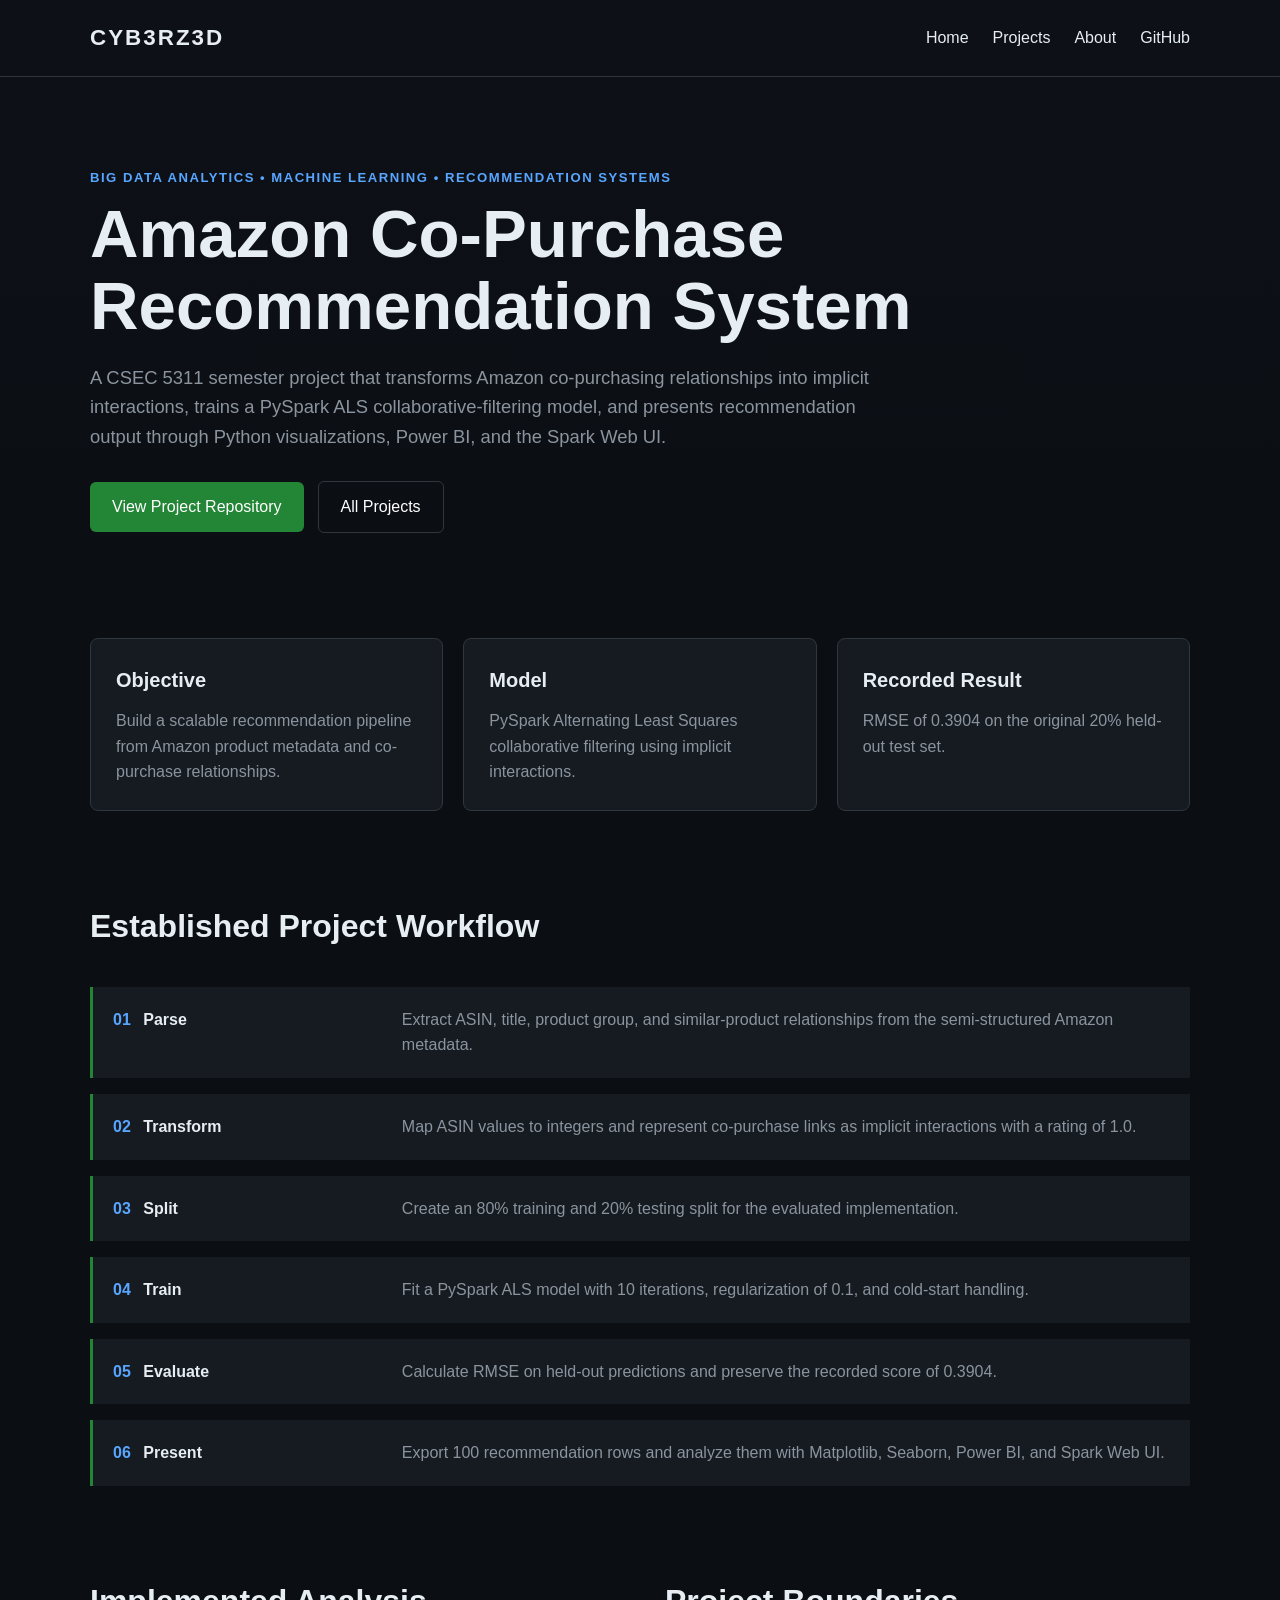
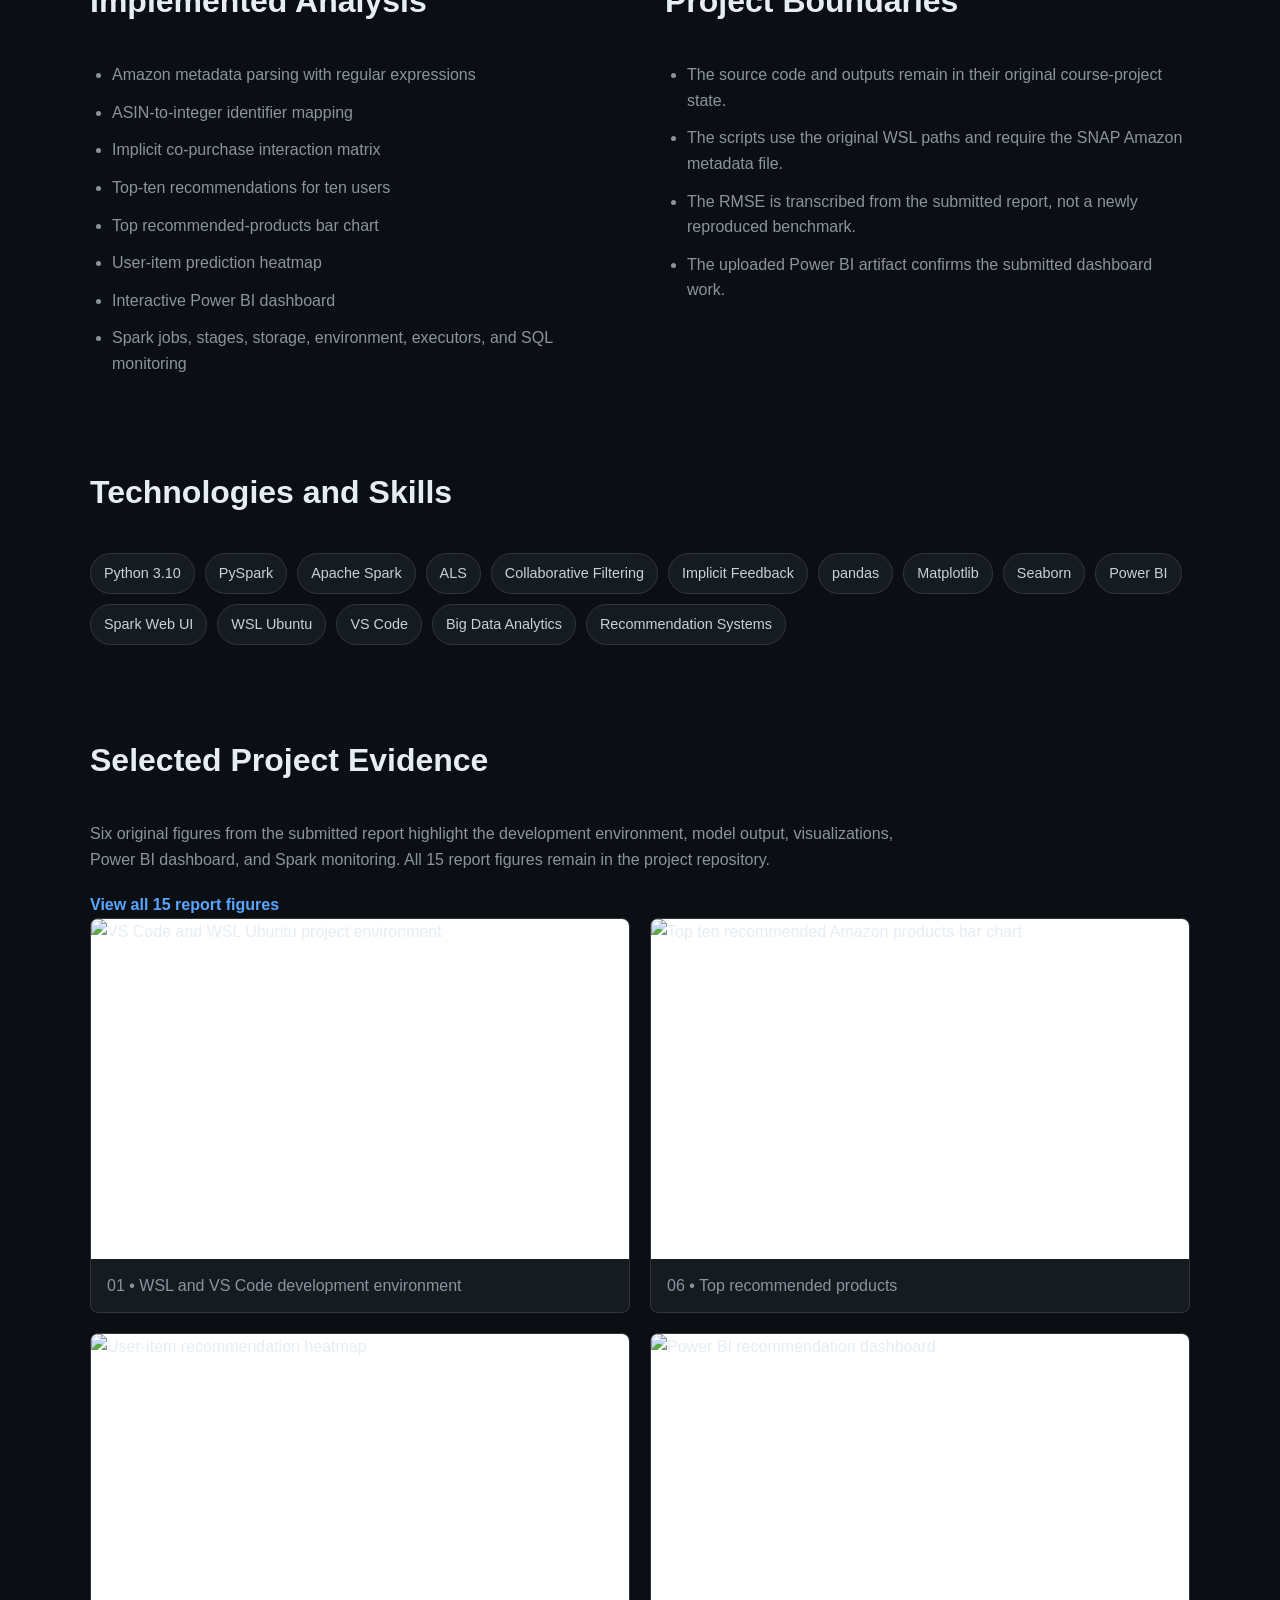
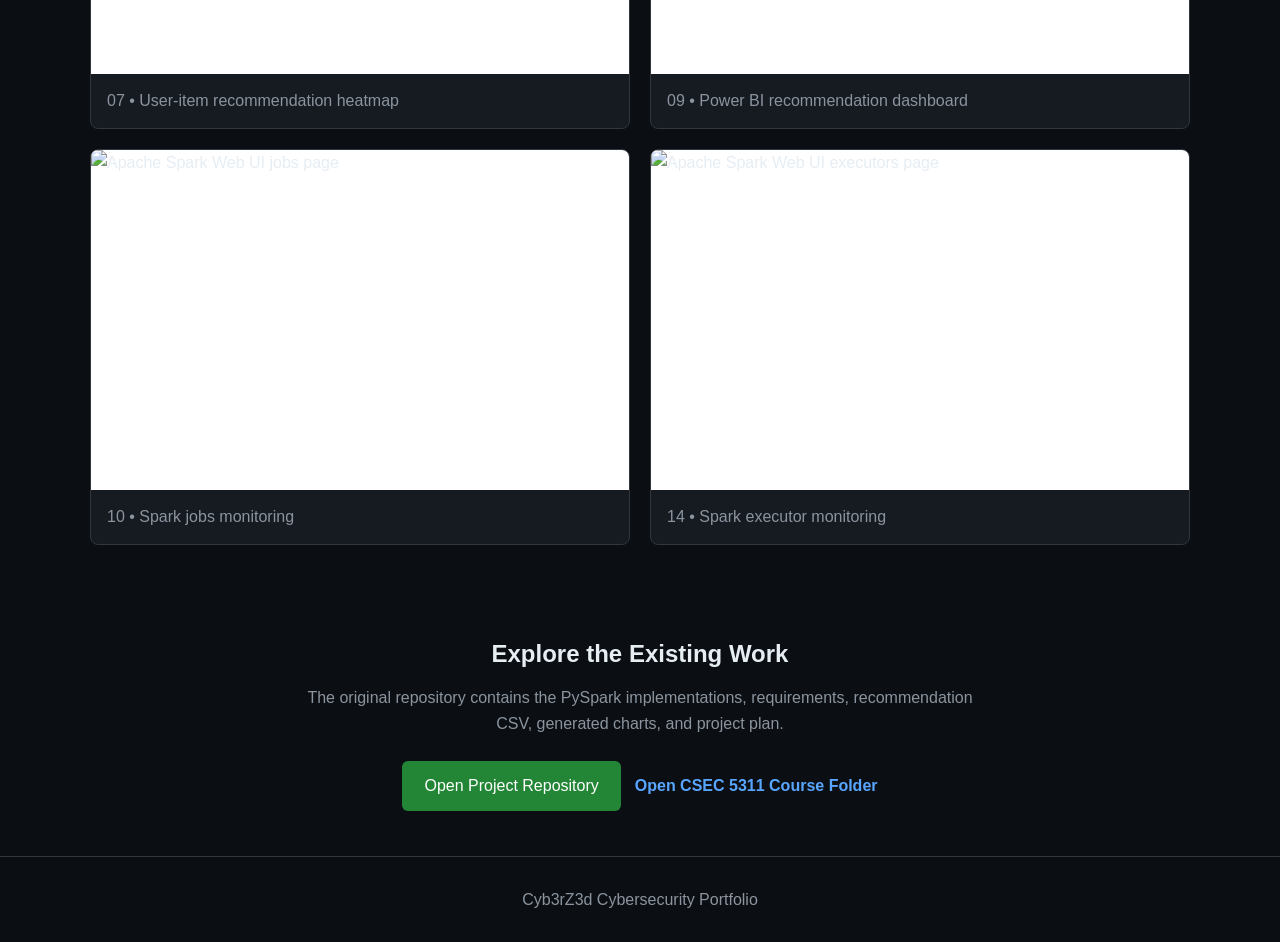
==== amazon-co-purchase-recommendation.html @ 92ff5af3 "Add Amazon recommendation project page" ====
<!DOCTYPE html>
<html lang="en">

<head>
    <meta charset="UTF-8">
    <meta name="viewport" content="width=device-width, initial-scale=1.0">
    <meta name="description" content="Amazon co-purchase recommendation system built with PySpark ALS, collaborative filtering, Power BI, and Spark Web UI analysis.">
    <title>Amazon Co-Purchase Recommendation System | Cyb3rZ3d</title>
    <link rel="stylesheet" href="css/style.css">
</head>

<body>
<header>
    <div class="container">
        <nav>
            <div class="logo"><a href="index.html">CYB3RZ3D</a></div>
            <ul>
                <li><a href="index.html">Home</a></li>
                <li><a href="projects.html">Projects</a></li>
                <li><a href="index.html#about">About</a></li>
                <li><a href="https://github.com/Cyb3rZ3d">GitHub</a></li>
            </ul>
        </nav>
    </div>
</header>

<main>
<section class="project-hero">
    <div class="container">
        <p class="eyebrow">Big Data Analytics • Machine Learning • Recommendation Systems</p>
        <h1>Amazon Co-Purchase Recommendation System</h1>
        <p class="project-lead">
            A CSEC 5311 semester project that transforms Amazon co-purchasing
            relationships into implicit interactions, trains a PySpark ALS
            collaborative-filtering model, and presents recommendation output
            through Python visualizations, Power BI, and the Spark Web UI.
        </p>
        <div class="project-actions">
            <a class="button" href="https://github.com/Cyb3rZ3d/WSL_Ubuntu_20.04">View Project Repository</a>
            <a class="button secondary" href="projects.html">All Projects</a>
        </div>
    </div>
</section>

<section class="project-section">
    <div class="container">
        <div class="project-summary-grid">
            <article class="card">
                <h2>Objective</h2>
                <p>Build a scalable recommendation pipeline from Amazon product metadata and co-purchase relationships.</p>
            </article>
            <article class="card">
                <h2>Model</h2>
                <p>PySpark Alternating Least Squares collaborative filtering using implicit interactions.</p>
            </article>
            <article class="card">
                <h2>Recorded Result</h2>
                <p>RMSE of 0.3904 on the original 20% held-out test set.</p>
            </article>
        </div>
    </div>
</section>

<section class="project-section">
    <div class="container">
        <h2 class="section-title">Established Project Workflow</h2>
        <ol class="workflow-list">
            <li><strong>Parse</strong><span>Extract ASIN, title, product group, and similar-product relationships from the semi-structured Amazon metadata.</span></li>
            <li><strong>Transform</strong><span>Map ASIN values to integers and represent co-purchase links as implicit interactions with a rating of 1.0.</span></li>
            <li><strong>Split</strong><span>Create an 80% training and 20% testing split for the evaluated implementation.</span></li>
            <li><strong>Train</strong><span>Fit a PySpark ALS model with 10 iterations, regularization of 0.1, and cold-start handling.</span></li>
            <li><strong>Evaluate</strong><span>Calculate RMSE on held-out predictions and preserve the recorded score of 0.3904.</span></li>
            <li><strong>Present</strong><span>Export 100 recommendation rows and analyze them with Matplotlib, Seaborn, Power BI, and Spark Web UI.</span></li>
        </ol>
    </div>
</section>

<section class="project-section">
    <div class="container">
        <div class="two-column">
            <div>
                <h2 class="section-title">Implemented Analysis</h2>
                <ul class="detail-list">
                    <li>Amazon metadata parsing with regular expressions</li>
                    <li>ASIN-to-integer identifier mapping</li>
                    <li>Implicit co-purchase interaction matrix</li>
                    <li>Top-ten recommendations for ten users</li>
                    <li>Top recommended-products bar chart</li>
                    <li>User-item prediction heatmap</li>
                    <li>Interactive Power BI dashboard</li>
                    <li>Spark jobs, stages, storage, environment, executors, and SQL monitoring</li>
                </ul>
            </div>
            <div>
                <h2 class="section-title">Project Boundaries</h2>
                <ul class="detail-list">
                    <li>The source code and outputs remain in their original course-project state.</li>
                    <li>The scripts use the original WSL paths and require the SNAP Amazon metadata file.</li>
                    <li>The RMSE is transcribed from the submitted report, not a newly reproduced benchmark.</li>
                    <li>The uploaded Power BI artifact confirms the submitted dashboard work.</li>
                </ul>
            </div>
        </div>
    </div>
</section>

<section class="project-section">
    <div class="container">
        <h2 class="section-title">Technologies and Skills</h2>
        <div class="tag-list">
            <span>Python 3.10</span><span>PySpark</span><span>Apache Spark</span>
            <span>ALS</span><span>Collaborative Filtering</span><span>Implicit Feedback</span>
            <span>pandas</span><span>Matplotlib</span><span>Seaborn</span>
            <span>Power BI</span><span>Spark Web UI</span><span>WSL Ubuntu</span>
            <span>VS Code</span><span>Big Data Analytics</span><span>Recommendation Systems</span>
        </div>
    </div>
</section>

<section class="project-section">
    <div class="container">
        <h2 class="section-title">Selected Project Evidence</h2>
        <p class="section-intro">Six original figures from the submitted report highlight the development environment, model output, visualizations, Power BI dashboard, and Spark monitoring. All 15 report figures remain in the project repository.</p>
        <p><a class="text-link" href="https://github.com/Cyb3rZ3d/WSL_Ubuntu_20.04/tree/main/report-evidence">View all 15 report figures</a></p>
        <div class="evidence-grid">
            <figure><img loading="lazy" src="images/amazon-co-purchase/01-development-environment.png" alt="VS Code and WSL Ubuntu project environment"><figcaption>01 • WSL and VS Code development environment</figcaption></figure>
            <figure><img loading="lazy" src="images/amazon-co-purchase/06-top-recommendations.png" alt="Top ten recommended Amazon products bar chart"><figcaption>06 • Top recommended products</figcaption></figure>
            <figure><img loading="lazy" src="images/amazon-co-purchase/07-user-item-heatmap.png" alt="User-item recommendation heatmap"><figcaption>07 • User-item recommendation heatmap</figcaption></figure>
            <figure><img loading="lazy" src="images/amazon-co-purchase/09-power-bi-dashboard.png" alt="Power BI recommendation dashboard"><figcaption>09 • Power BI recommendation dashboard</figcaption></figure>
            <figure><img loading="lazy" src="images/amazon-co-purchase/10-spark-jobs.png" alt="Apache Spark Web UI jobs page"><figcaption>10 • Spark jobs monitoring</figcaption></figure>
            <figure><img loading="lazy" src="images/amazon-co-purchase/14-spark-executors.png" alt="Apache Spark Web UI executors page"><figcaption>14 • Spark executor monitoring</figcaption></figure>
        </div>
    </div>
</section>

<section class="project-section project-cta">
    <div class="container">
        <h2>Explore the Existing Work</h2>
        <p>The original repository contains the PySpark implementations, requirements, recommendation CSV, generated charts, and project plan.</p>
        <div class="project-actions project-actions-center">
            <a class="button" href="https://github.com/Cyb3rZ3d/WSL_Ubuntu_20.04">Open Project Repository</a>
            <a class="text-link" href="https://github.com/Cyb3rZ3d/MS-CSEC/tree/main/5_Spring_2025_5th_Semester/CSEC%205311%20_%20Big%20Data%20Analysis%20and%20Security">Open CSEC 5311 Course Folder</a>
        </div>
    </div>
</section>
</main>

<footer><div class="container"><p>Cyb3rZ3d Cybersecurity Portfolio</p></div></footer>
</body>
</html>
---- css/style.css ----
* {
    margin: 0;
    padding: 0;
    box-sizing: border-box;
}

body {
    font-family: Arial, Helvetica, sans-serif;
    background: #0b0f14;
    color: #e6edf3;
    line-height: 1.6;
}

.container {
    width: 90%;
    max-width: 1100px;
    margin: 0 auto;
}

header {
    background: #0d1117;
    border-bottom: 1px solid #30363d;
    padding: 20px 0;
}

nav {
    display: flex;
    justify-content: space-between;
    align-items: center;
}

.logo {
    font-size: 1.4rem;
    font-weight: bold;
    letter-spacing: 2px;
}

nav ul {
    list-style: none;
    display: flex;
    gap: 24px;
}

nav a {
    color: #e6edf3;
    text-decoration: none;
}

nav a:hover {
    color: #58a6ff;
}

.hero {
    min-height: 70vh;
    display: flex;
    align-items: center;
}

.hero h1 {
    font-size: 3rem;
    margin-bottom: 15px;
}

.hero h2 {
    font-size: 1.4rem;
    color: #58a6ff;
    margin-bottom: 20px;
}

.hero p {
    max-width: 700px;
    color: #8b949e;
    margin-bottom: 30px;
}

.button {
    display: inline-block;
    background: #238636;
    color: white;
    padding: 12px 22px;
    margin-right: 10px;
    border-radius: 6px;
    text-decoration: none;
}

.button.secondary {
    background: transparent;
    border: 1px solid #30363d;
}

section {
    padding: 70px 0;
}

.section-title {
    margin-bottom: 35px;
    font-size: 2rem;
}

.grid {
    display: grid;
    grid-template-columns: repeat(3, 1fr);
    gap: 20px;
}

.card {
    background: #161b22;
    border: 1px solid #30363d;
    border-radius: 8px;
    padding: 25px;
}

.card h3 {
    margin-bottom: 10px;
}

.card p {
    color: #8b949e;
}

footer {
    border-top: 1px solid #30363d;
    padding: 30px 0;
    text-align: center;
    color: #8b949e;
}

.project-grid {
    display: grid;
    grid-template-columns: repeat(2, minmax(0, 1fr));
    gap: 28px;
    align-items: stretch;
}

.topic-group {
    display: flex;
    padding: 0;
    flex-direction: column;
}

.topic-group .grid {
    flex: 1;
    grid-template-columns: 1fr;
}

.topic-group .card {
    height: 100%;
}

.topic-title {
    margin-bottom: 16px;
    color: #58a6ff;
    font-size: 1.15rem;
}

@media (max-width: 768px) {
    nav {
        flex-direction: column;
        gap: 15px;
    }

    nav ul {
        flex-wrap: wrap;
        justify-content: center;
    }

    .grid,
    .project-grid {
        grid-template-columns: 1fr;
    }

    .hero h1 {
        font-size: 2.2rem;
    }
}

.logo a {
    color: #e6edf3;
    text-decoration: none;
}

.page-intro {
    max-width: 800px;
    color: #8b949e;
    font-size: 1.1rem;
}

.project-status {
    display: inline-block;
    font-size: 0.75rem;
    text-transform: uppercase;
    letter-spacing: 1px;
    margin-bottom: 12px;
    color: #58a6ff;
}

.project-tech {
    margin-top: 18px;
    font-size: 0.9rem;
    color: #58a6ff !important;
}

.project-topic {
    margin-bottom: 8px;
    color: #58a6ff !important;
    font-size: 0.82rem;
    font-weight: bold;
    letter-spacing: 0.8px;
    text-transform: uppercase;
}


/* Project detail pages */

.card .project-actions {
    margin-top: 22px;
}

.project-actions {
    display: flex;
    align-items: center;
    flex-wrap: wrap;
    gap: 14px;
}

.project-actions .button {
    margin-right: 0;
}

.project-actions-center {
    justify-content: center;
}

.text-link {
    color: #58a6ff;
    text-decoration: none;
    font-weight: bold;
}

.text-link:hover {
    text-decoration: underline;
}

.project-hero {
    padding: 90px 0 60px;
    background: linear-gradient(180deg, #0d1117 0%, #0b0f14 100%);
}

.project-hero h1 {
    max-width: 850px;
    margin: 10px 0 20px;
    font-size: clamp(2.4rem, 6vw, 4.2rem);
    line-height: 1.08;
}

.eyebrow {
    color: #58a6ff;
    font-size: 0.82rem;
    font-weight: bold;
    letter-spacing: 1.5px;
    text-transform: uppercase;
}

.project-lead {
    max-width: 820px;
    margin-bottom: 30px;
    color: #8b949e;
    font-size: 1.15rem;
}

.project-section {
    padding: 45px 0;
}

.project-summary-grid {
    display: grid;
    grid-template-columns: repeat(3, 1fr);
    gap: 20px;
}

.project-summary-grid h2 {
    margin-bottom: 12px;
    font-size: 1.25rem;
}

.section-intro,
.evidence-note {
    max-width: 850px;
    margin-bottom: 20px;
    color: #8b949e;
}

.results-table-wrap {
    overflow-x: auto;
    border: 1px solid #30363d;
    border-radius: 8px;
}

.results-table {
    width: 100%;
    border-collapse: collapse;
    background: #161b22;
}

.results-table th,
.results-table td {
    padding: 16px 18px;
    border-bottom: 1px solid #30363d;
    text-align: left;
}

.results-table th {
    color: #58a6ff;
}

.results-table tbody tr:last-child td {
    border-bottom: 0;
}

.evidence-note {
    margin-top: 18px;
}

.evidence-grid {
    display: grid;
    grid-template-columns: repeat(2, minmax(0, 1fr));
    gap: 20px;
}

.evidence-grid figure {
    overflow: hidden;
    margin: 0;
    border: 1px solid #30363d;
    border-radius: 8px;
    background: #161b22;
}

.evidence-grid img {
    display: block;
    width: 100%;
    height: 340px;
    object-fit: contain;
    background: #ffffff;
}

.evidence-grid figcaption {
    padding: 14px 16px;
    color: #8b949e;
}

.architecture-flow {
    display: grid;
    grid-template-columns: 1fr auto 1fr auto 1fr auto 1fr;
    align-items: stretch;
    gap: 12px;
}

.flow-node {
    display: flex;
    min-height: 145px;
    padding: 22px;
    border: 1px solid #30363d;
    border-radius: 8px;
    background: #161b22;
    flex-direction: column;
    justify-content: center;
}

.flow-node span {
    color: #58a6ff;
    font-size: 0.75rem;
    font-weight: bold;
    letter-spacing: 1px;
    text-transform: uppercase;
}

.flow-node strong {
    margin: 7px 0;
}

.flow-node small {
    color: #8b949e;
}

.flow-arrow {
    display: flex;
    align-items: center;
    color: #58a6ff;
    font-size: 1.5rem;
}

.workflow-list {
    display: grid;
    list-style: none;
    counter-reset: workflow;
    gap: 16px;
}

.workflow-list li {
    display: grid;
    grid-template-columns: minmax(170px, 0.35fr) 1fr;
    gap: 20px;
    padding: 20px;
    border-left: 3px solid #238636;
    background: #161b22;
    counter-increment: workflow;
}

.workflow-list strong::before {
    content: "0" counter(workflow) " ";
    margin-right: 8px;
    color: #58a6ff;
}

.workflow-list span {
    color: #8b949e;
}

.two-column {
    display: grid;
    grid-template-columns: 1fr 1fr;
    gap: 50px;
}

.detail-list {
    display: grid;
    padding-left: 22px;
    color: #8b949e;
    gap: 12px;
}

.technique-list {
    display: grid;
    gap: 12px;
}

.technique-list div {
    display: grid;
    grid-template-columns: 80px 1fr;
    gap: 15px;
    padding: 17px;
    border: 1px solid #30363d;
    border-radius: 6px;
    background: #161b22;
}

.technique-list strong {
    color: #58a6ff;
}

.technique-list span {
    color: #8b949e;
}

.tag-list {
    display: flex;
    flex-wrap: wrap;
    gap: 10px;
}

.tag-list span {
    padding: 8px 13px;
    border: 1px solid #30363d;
    border-radius: 999px;
    background: #161b22;
    color: #c9d1d9;
    font-size: 0.9rem;
}

.project-cta {
    text-align: center;
}

.project-cta p {
    max-width: 700px;
    margin: 12px auto 25px;
    color: #8b949e;
}

@media (max-width: 900px) {
    .project-summary-grid,
    .two-column,
    .evidence-grid {
        grid-template-columns: 1fr;
    }

    .architecture-flow {
        grid-template-columns: 1fr;
    }

    .flow-arrow {
        justify-content: center;
        transform: rotate(90deg);
    }
}

@media (max-width: 600px) {
    .workflow-list li {
        grid-template-columns: 1fr;
        gap: 8px;
    }

    .project-actions {
        align-items: flex-start;
        flex-direction: column;
    }
}
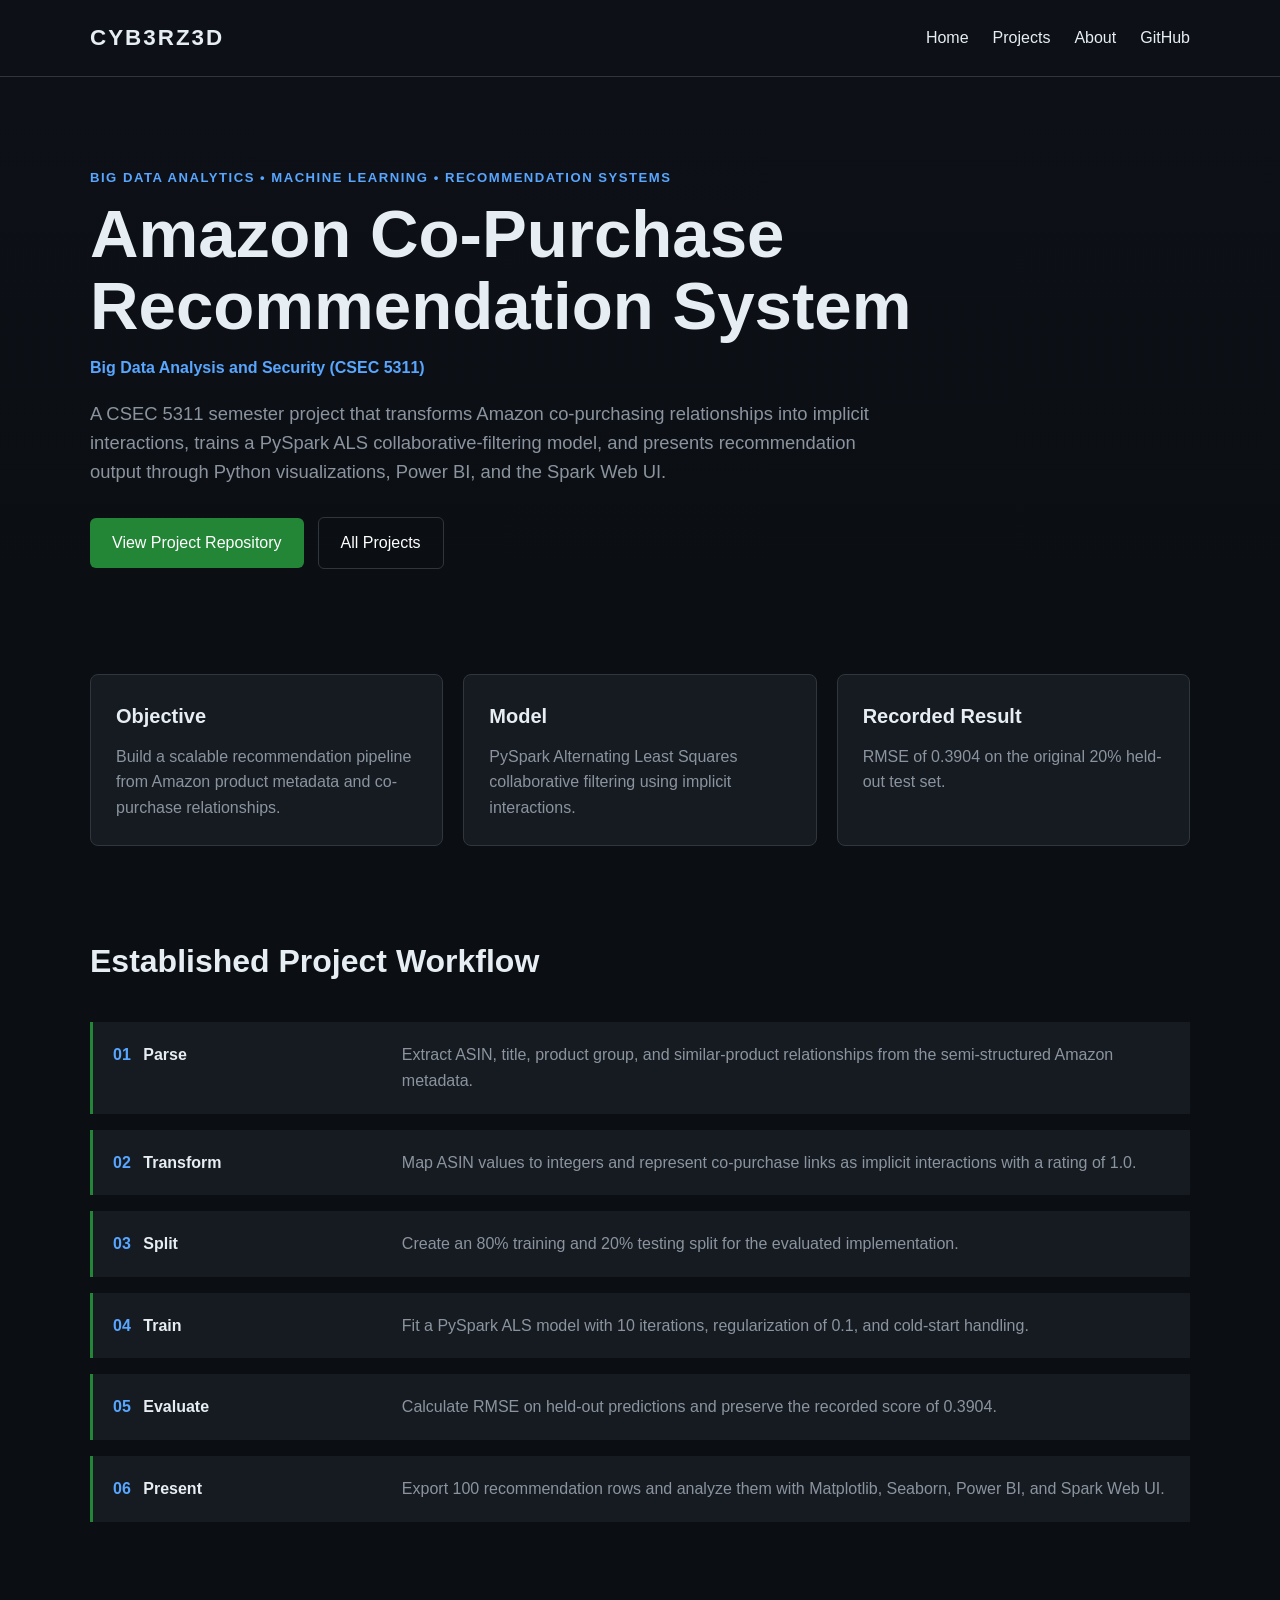
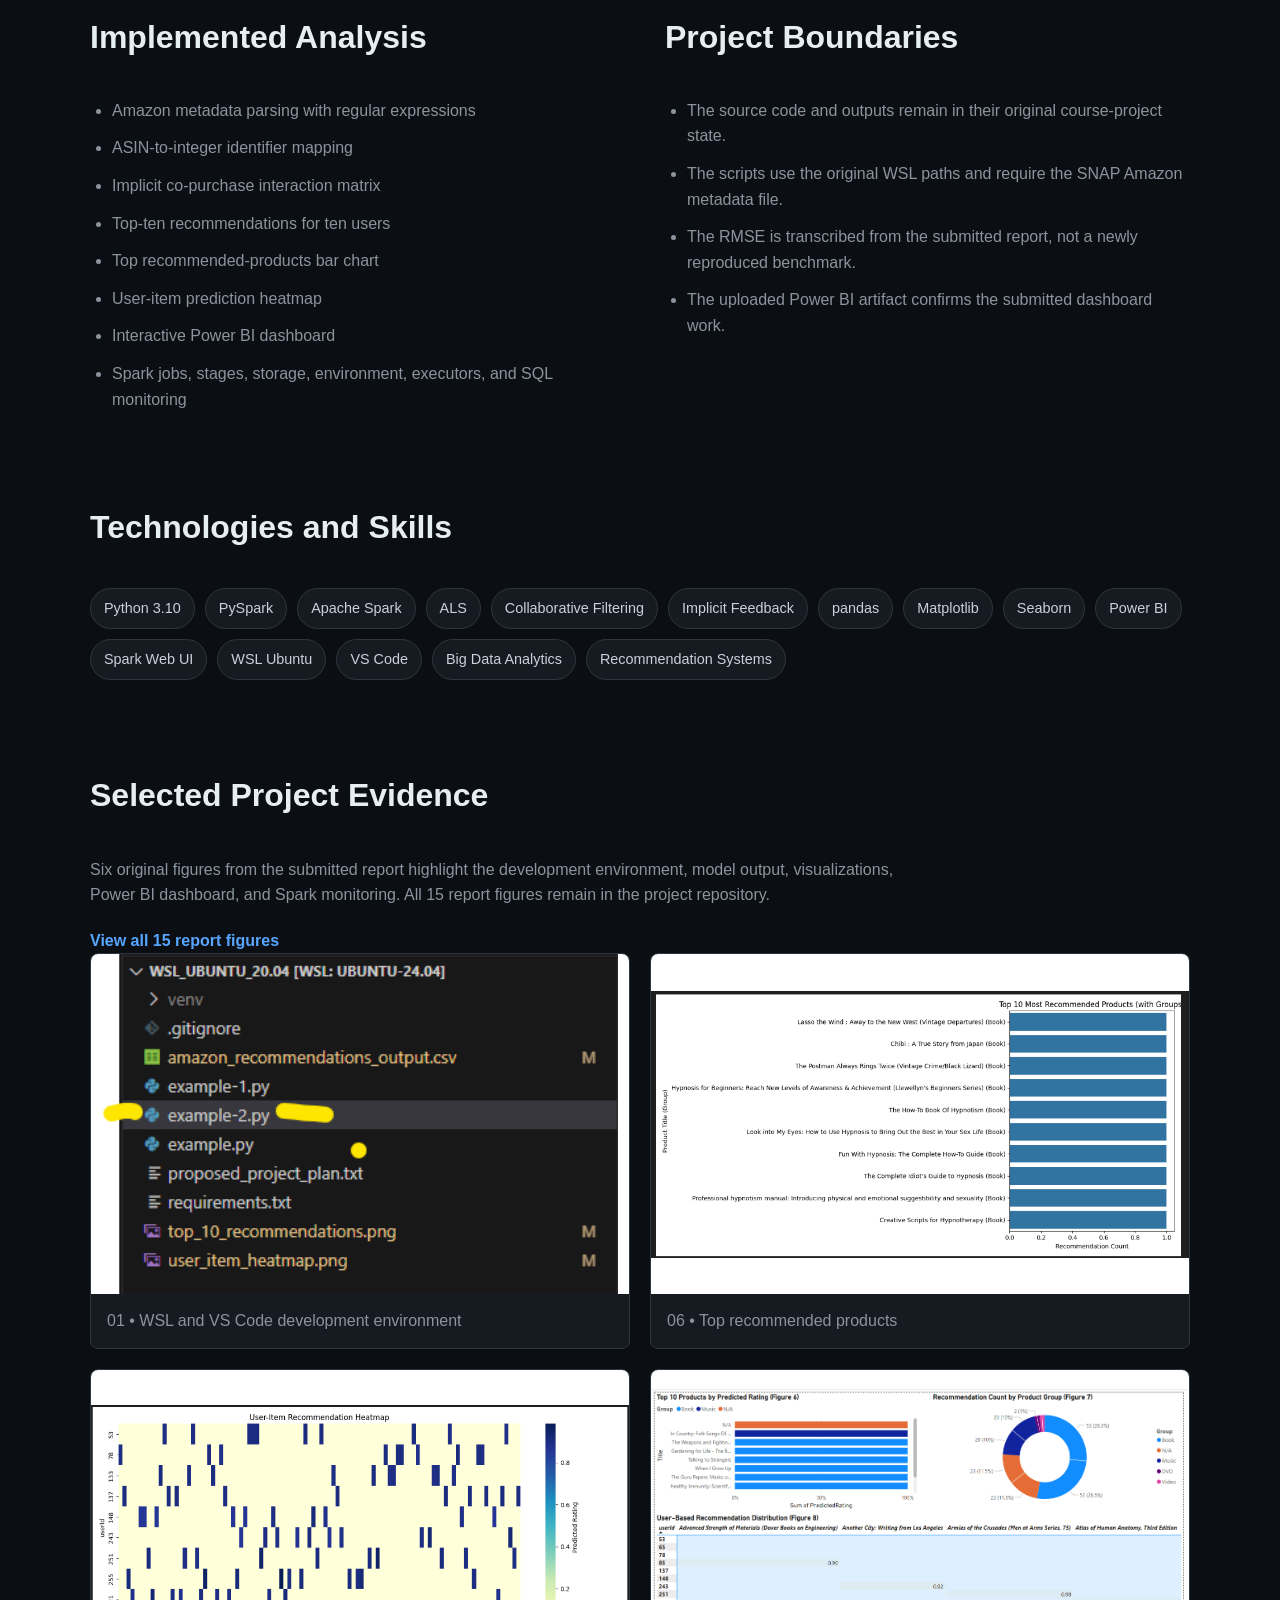
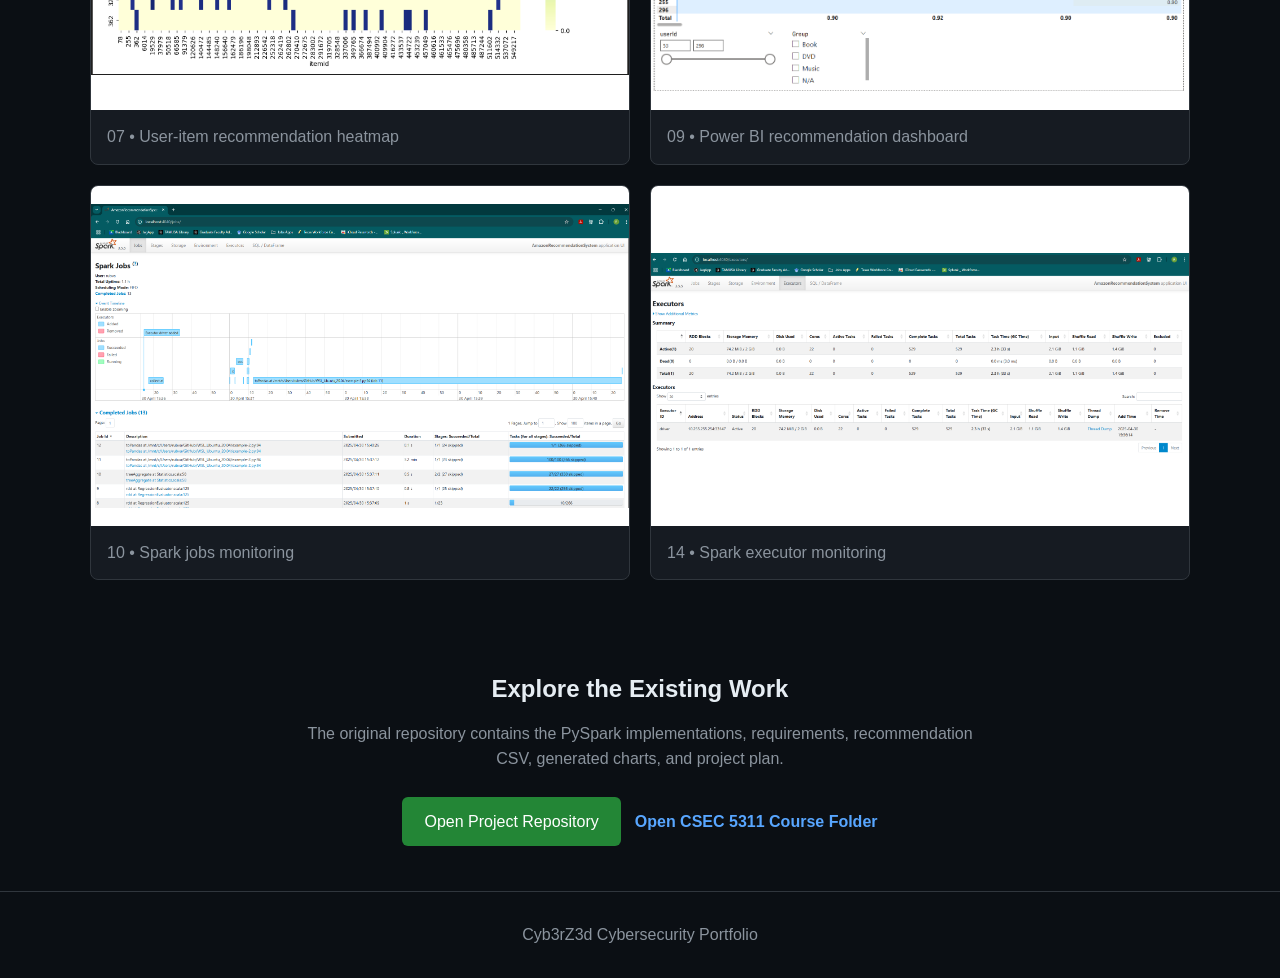
==== commit d038be00: "Add course title to amazon-co-purchase-recommendation.html" ====
--- a/amazon-co-purchase-recommendation.html
+++ b/amazon-co-purchase-recommendation.html
@@ -29,6 +29,7 @@
     <div class="container">
         <p class="eyebrow">Big Data Analytics • Machine Learning • Recommendation Systems</p>
         <h1>Amazon Co-Purchase Recommendation System</h1>
+        <p class="project-course">Big Data Analysis and Security (CSEC 5311)</p>
         <p class="project-lead">
             A CSEC 5311 semester project that transforms Amazon co-purchasing
             relationships into implicit interactions, trains a PySpark ALS
--- a/css/style.css
+++ b/css/style.css
@@ -1,508 +1,100 @@
 
-* {
-    margin: 0;
-    padding: 0;
-    box-sizing: border-box;
-}
-
-body {
-    font-family: Arial, Helvetica, sans-serif;
-    background: #0b0f14;
-    color: #e6edf3;
-    line-height: 1.6;
-}
-
-.container {
-    width: 90%;
-    max-width: 1100px;
-    margin: 0 auto;
-}
-
-header {
-    background: #0d1117;
-    border-bottom: 1px solid #30363d;
-    padding: 20px 0;
-}
-
-nav {
-    display: flex;
-    justify-content: space-between;
-    align-items: center;
-}
-
-.logo {
-    font-size: 1.4rem;
-    font-weight: bold;
-    letter-spacing: 2px;
-}
-
-nav ul {
-    list-style: none;
-    display: flex;
-    gap: 24px;
-}
-
-nav a {
-    color: #e6edf3;
-    text-decoration: none;
-}
-
-nav a:hover {
-    color: #58a6ff;
-}
-
-.hero {
-    min-height: 70vh;
-    display: flex;
-    align-items: center;
-}
-
-.hero h1 {
-    font-size: 3rem;
-    margin-bottom: 15px;
-}
-
-.hero h2 {
-    font-size: 1.4rem;
-    color: #58a6ff;
-    margin-bottom: 20px;
-}
-
-.hero p {
-    max-width: 700px;
-    color: #8b949e;
-    margin-bottom: 30px;
-}
-
-.button {
-    display: inline-block;
-    background: #238636;
-    color: white;
-    padding: 12px 22px;
-    margin-right: 10px;
-    border-radius: 6px;
-    text-decoration: none;
-}
-
-.button.secondary {
-    background: transparent;
-    border: 1px solid #30363d;
-}
-
-section {
-    padding: 70px 0;
-}
-
-.section-title {
-    margin-bottom: 35px;
-    font-size: 2rem;
-}
-
-.grid {
-    display: grid;
-    grid-template-columns: repeat(3, 1fr);
-    gap: 20px;
-}
-
-.card {
-    background: #161b22;
-    border: 1px solid #30363d;
-    border-radius: 8px;
-    padding: 25px;
-}
-
-.card h3 {
-    margin-bottom: 10px;
-}
-
-.card p {
-    color: #8b949e;
-}
-
-footer {
-    border-top: 1px solid #30363d;
-    padding: 30px 0;
-    text-align: center;
-    color: #8b949e;
-}
-
-.project-grid {
-    display: grid;
-    grid-template-columns: repeat(2, minmax(0, 1fr));
-    gap: 28px;
-    align-items: stretch;
-}
-
-.topic-group {
-    display: flex;
-    padding: 0;
-    flex-direction: column;
-}
-
-.topic-group .grid {
-    flex: 1;
-    grid-template-columns: 1fr;
-}
-
-.topic-group .card {
-    height: 100%;
-}
-
-.topic-title {
-    margin-bottom: 16px;
-    color: #58a6ff;
-    font-size: 1.15rem;
-}
-
-@media (max-width: 768px) {
-    nav {
-        flex-direction: column;
-        gap: 15px;
-    }
-
-    nav ul {
-        flex-wrap: wrap;
-        justify-content: center;
-    }
-
-    .grid,
-    .project-grid {
-        grid-template-columns: 1fr;
-    }
-
-    .hero h1 {
-        font-size: 2.2rem;
-    }
-}
-
-.logo a {
-    color: #e6edf3;
-    text-decoration: none;
-}
-
-.page-intro {
-    max-width: 800px;
-    color: #8b949e;
-    font-size: 1.1rem;
-}
-
-.project-status {
-    display: inline-block;
-    font-size: 0.75rem;
-    text-transform: uppercase;
-    letter-spacing: 1px;
-    margin-bottom: 12px;
-    color: #58a6ff;
-}
-
-.project-tech {
-    margin-top: 18px;
-    font-size: 0.9rem;
-    color: #58a6ff !important;
-}
-
-.project-topic {
-    margin-bottom: 8px;
-    color: #58a6ff !important;
-    font-size: 0.82rem;
-    font-weight: bold;
-    letter-spacing: 0.8px;
-    text-transform: uppercase;
-}
-
-
-/* Project detail pages */
-
-.card .project-actions {
-    margin-top: 22px;
-}
-
-.project-actions {
-    display: flex;
-    align-items: center;
-    flex-wrap: wrap;
-    gap: 14px;
-}
-
-.project-actions .button {
-    margin-right: 0;
-}
-
-.project-actions-center {
-    justify-content: center;
-}
-
-.text-link {
-    color: #58a6ff;
-    text-decoration: none;
-    font-weight: bold;
-}
-
-.text-link:hover {
-    text-decoration: underline;
-}
-
-.project-hero {
-    padding: 90px 0 60px;
-    background: linear-gradient(180deg, #0d1117 0%, #0b0f14 100%);
-}
-
-.project-hero h1 {
-    max-width: 850px;
-    margin: 10px 0 20px;
-    font-size: clamp(2.4rem, 6vw, 4.2rem);
-    line-height: 1.08;
-}
-
-.eyebrow {
-    color: #58a6ff;
-    font-size: 0.82rem;
-    font-weight: bold;
-    letter-spacing: 1.5px;
-    text-transform: uppercase;
-}
-
-.project-lead {
-    max-width: 820px;
-    margin-bottom: 30px;
-    color: #8b949e;
-    font-size: 1.15rem;
-}
-
-.project-section {
-    padding: 45px 0;
-}
-
-.project-summary-grid {
-    display: grid;
-    grid-template-columns: repeat(3, 1fr);
-    gap: 20px;
-}
-
-.project-summary-grid h2 {
-    margin-bottom: 12px;
-    font-size: 1.25rem;
-}
-
-.section-intro,
-.evidence-note {
-    max-width: 850px;
-    margin-bottom: 20px;
-    color: #8b949e;
-}
-
-.results-table-wrap {
-    overflow-x: auto;
-    border: 1px solid #30363d;
-    border-radius: 8px;
-}
-
-.results-table {
-    width: 100%;
-    border-collapse: collapse;
-    background: #161b22;
-}
-
-.results-table th,
-.results-table td {
-    padding: 16px 18px;
-    border-bottom: 1px solid #30363d;
-    text-align: left;
-}
-
-.results-table th {
-    color: #58a6ff;
-}
-
-.results-table tbody tr:last-child td {
-    border-bottom: 0;
-}
-
-.evidence-note {
-    margin-top: 18px;
-}
-
-.evidence-grid {
-    display: grid;
-    grid-template-columns: repeat(2, minmax(0, 1fr));
-    gap: 20px;
-}
-
-.evidence-grid figure {
-    overflow: hidden;
-    margin: 0;
-    border: 1px solid #30363d;
-    border-radius: 8px;
-    background: #161b22;
-}
-
-.evidence-grid img {
-    display: block;
-    width: 100%;
-    height: 340px;
-    object-fit: contain;
-    background: #ffffff;
-}
-
-.evidence-grid figcaption {
-    padding: 14px 16px;
-    color: #8b949e;
-}
-
-.architecture-flow {
-    display: grid;
-    grid-template-columns: 1fr auto 1fr auto 1fr auto 1fr;
-    align-items: stretch;
-    gap: 12px;
-}
-
-.flow-node {
-    display: flex;
-    min-height: 145px;
-    padding: 22px;
-    border: 1px solid #30363d;
-    border-radius: 8px;
-    background: #161b22;
-    flex-direction: column;
-    justify-content: center;
-}
-
-.flow-node span {
-    color: #58a6ff;
-    font-size: 0.75rem;
-    font-weight: bold;
-    letter-spacing: 1px;
-    text-transform: uppercase;
-}
-
-.flow-node strong {
-    margin: 7px 0;
-}
-
-.flow-node small {
-    color: #8b949e;
-}
-
-.flow-arrow {
-    display: flex;
-    align-items: center;
-    color: #58a6ff;
-    font-size: 1.5rem;
-}
-
-.workflow-list {
-    display: grid;
-    list-style: none;
-    counter-reset: workflow;
-    gap: 16px;
-}
-
-.workflow-list li {
-    display: grid;
-    grid-template-columns: minmax(170px, 0.35fr) 1fr;
-    gap: 20px;
-    padding: 20px;
-    border-left: 3px solid #238636;
-    background: #161b22;
-    counter-increment: workflow;
-}
-
-.workflow-list strong::before {
-    content: "0" counter(workflow) " ";
-    margin-right: 8px;
-    color: #58a6ff;
-}
-
-.workflow-list span {
-    color: #8b949e;
-}
-
-.two-column {
-    display: grid;
-    grid-template-columns: 1fr 1fr;
-    gap: 50px;
-}
-
-.detail-list {
-    display: grid;
-    padding-left: 22px;
-    color: #8b949e;
-    gap: 12px;
-}
-
-.technique-list {
-    display: grid;
-    gap: 12px;
-}
-
-.technique-list div {
-    display: grid;
-    grid-template-columns: 80px 1fr;
-    gap: 15px;
-    padding: 17px;
-    border: 1px solid #30363d;
-    border-radius: 6px;
-    background: #161b22;
-}
-
-.technique-list strong {
-    color: #58a6ff;
-}
-
-.technique-list span {
-    color: #8b949e;
-}
-
-.tag-list {
-    display: flex;
-    flex-wrap: wrap;
-    gap: 10px;
-}
-
-.tag-list span {
-    padding: 8px 13px;
-    border: 1px solid #30363d;
-    border-radius: 999px;
-    background: #161b22;
-    color: #c9d1d9;
-    font-size: 0.9rem;
-}
-
-.project-cta {
-    text-align: center;
-}
-
-.project-cta p {
-    max-width: 700px;
-    margin: 12px auto 25px;
-    color: #8b949e;
-}
-
-@media (max-width: 900px) {
-    .project-summary-grid,
-    .two-column,
-    .evidence-grid {
-        grid-template-columns: 1fr;
-    }
-
-    .architecture-flow {
-        grid-template-columns: 1fr;
-    }
-
-    .flow-arrow {
-        justify-content: center;
-        transform: rotate(90deg);
-    }
-}
-
-@media (max-width: 600px) {
-    .workflow-list li {
-        grid-template-columns: 1fr;
-        gap: 8px;
-    }
-
-    .project-actions {
-        align-items: flex-start;
-        flex-direction: column;
-    }
-}
+* { margin: 0; padding: 0; box-sizing: border-box; }
+body { font-family: Arial, Helvetica, sans-serif; background: #0b0f14; color: #e6edf3; line-height: 1.6; }
+.container { width: 90%; max-width: 1100px; margin: 0 auto; }
+header { background: #0d1117; border-bottom: 1px solid #30363d; padding: 20px 0; }
+nav { display: flex; justify-content: space-between; align-items: center; }
+.logo { font-size: 1.4rem; font-weight: bold; letter-spacing: 2px; }
+nav ul { list-style: none; display: flex; gap: 24px; }
+nav a { color: #e6edf3; text-decoration: none; }
+nav a:hover, nav a[aria-current="page"] { color: #58a6ff; }
+.hero { min-height: 70vh; display: flex; align-items: center; }
+.hero h1 { font-size: 3rem; margin-bottom: 15px; }
+.hero h2 { font-size: 1.4rem; color: #58a6ff; margin-bottom: 20px; }
+.hero p { max-width: 700px; color: #8b949e; margin-bottom: 30px; }
+.button { display: inline-block; background: #238636; color: white; padding: 12px 22px; margin-right: 10px; border-radius: 6px; text-decoration: none; }
+.button.secondary { background: transparent; border: 1px solid #30363d; }
+section { padding: 70px 0; }
+.section-title { margin-bottom: 35px; font-size: 2rem; }
+.grid { display: grid; grid-template-columns: repeat(3, 1fr); gap: 20px; }
+.card { background: #161b22; border: 1px solid #30363d; border-radius: 8px; padding: 25px; }
+.card h3 { margin-bottom: 10px; }
+.card p { color: #8b949e; }
+footer { border-top: 1px solid #30363d; padding: 30px 0; text-align: center; color: #8b949e; }
+.project-grid { display: grid; grid-template-columns: repeat(2, minmax(0, 1fr)); gap: 28px; align-items: stretch; }
+.home-project-grid .card { display: flex; min-height: 100%; flex-direction: column; }
+.home-project-grid .project-actions { margin-top: auto; padding-top: 22px; }
+.topic-group { display: flex; padding: 0; flex-direction: column; }
+.topic-group .grid { flex: 1; grid-template-columns: 1fr; }
+.topic-group .card { height: 100%; }
+.topic-title { margin-bottom: 16px; color: #58a6ff; font-size: 1.15rem; }
+.logo a { color: #e6edf3; text-decoration: none; }
+.page-intro { max-width: 800px; color: #8b949e; font-size: 1.1rem; }
+.project-status { display: inline-block; font-size: 0.75rem; text-transform: uppercase; letter-spacing: 1px; margin-bottom: 12px; color: #58a6ff; }
+.project-course { margin: 4px 0 12px; color: #c9d1d9 !important; font-size: 0.9rem; font-weight: bold; }
+.project-tech { margin-top: 18px; font-size: 0.9rem; color: #58a6ff !important; }
+.project-topic { margin-bottom: 8px; color: #58a6ff !important; font-size: 0.82rem; font-weight: bold; letter-spacing: 0.8px; text-transform: uppercase; }
+.card .project-actions { margin-top: 22px; }
+.project-actions { display: flex; align-items: center; flex-wrap: wrap; gap: 14px; }
+.project-actions .button { margin-right: 0; }
+.project-actions-center { justify-content: center; }
+.text-link { color: #58a6ff; text-decoration: none; font-weight: bold; }
+.text-link:hover { text-decoration: underline; }
+.project-hero { padding: 90px 0 60px; background: linear-gradient(180deg, #0d1117 0%, #0b0f14 100%); }
+.project-hero h1 { max-width: 850px; margin: 10px 0 20px; font-size: clamp(2.4rem, 6vw, 4.2rem); line-height: 1.08; }
+.project-hero .project-course { margin-top: -8px; margin-bottom: 18px; color: #58a6ff !important; font-size: 1rem; }
+.eyebrow { color: #58a6ff; font-size: 0.82rem; font-weight: bold; letter-spacing: 1.5px; text-transform: uppercase; }
+.project-lead { max-width: 820px; margin-bottom: 30px; color: #8b949e; font-size: 1.15rem; }
+.project-section { padding: 45px 0; }
+.project-summary-grid { display: grid; grid-template-columns: repeat(3, 1fr); gap: 20px; }
+.project-summary-grid h2 { margin-bottom: 12px; font-size: 1.25rem; }
+.section-intro, .evidence-note { max-width: 850px; margin-bottom: 20px; color: #8b949e; }
+.results-table-wrap { overflow-x: auto; border: 1px solid #30363d; border-radius: 8px; }
+.results-table { width: 100%; border-collapse: collapse; background: #161b22; }
+.results-table th, .results-table td { padding: 16px 18px; border-bottom: 1px solid #30363d; text-align: left; }
+.results-table th { color: #58a6ff; }
+.results-table tbody tr:last-child td { border-bottom: 0; }
+.evidence-note { margin-top: 18px; }
+.evidence-grid { display: grid; grid-template-columns: repeat(2, minmax(0, 1fr)); gap: 20px; }
+.evidence-grid figure { overflow: hidden; margin: 0; border: 1px solid #30363d; border-radius: 8px; background: #161b22; }
+.evidence-grid img { display: block; width: 100%; height: 340px; object-fit: contain; background: #ffffff; }
+.evidence-grid figcaption { padding: 14px 16px; color: #8b949e; }
+.architecture-flow { display: grid; grid-template-columns: 1fr auto 1fr auto 1fr auto 1fr; align-items: stretch; gap: 12px; }
+.flow-node { display: flex; min-height: 145px; padding: 22px; border: 1px solid #30363d; border-radius: 8px; background: #161b22; flex-direction: column; justify-content: center; }
+.flow-node span { color: #58a6ff; font-size: 0.75rem; font-weight: bold; letter-spacing: 1px; text-transform: uppercase; }
+.flow-node strong { margin: 7px 0; }
+.flow-node small { color: #8b949e; }
+.flow-arrow { display: flex; align-items: center; color: #58a6ff; font-size: 1.5rem; }
+.workflow-list { display: grid; list-style: none; counter-reset: workflow; gap: 16px; }
+.workflow-list li { display: grid; grid-template-columns: minmax(170px, 0.35fr) 1fr; gap: 20px; padding: 20px; border-left: 3px solid #238636; background: #161b22; counter-increment: workflow; }
+.workflow-list strong::before { content: "0" counter(workflow) " "; margin-right: 8px; color: #58a6ff; }
+.workflow-list span { color: #8b949e; }
+.two-column { display: grid; grid-template-columns: 1fr 1fr; gap: 50px; }
+.detail-list { display: grid; padding-left: 22px; color: #8b949e; gap: 12px; }
+.technique-list { display: grid; gap: 12px; }
+.technique-list div { display: grid; grid-template-columns: 80px 1fr; gap: 15px; padding: 17px; border: 1px solid #30363d; border-radius: 6px; background: #161b22; }
+.technique-list strong { color: #58a6ff; }
+.technique-list span { color: #8b949e; }
+.tag-list { display: flex; flex-wrap: wrap; gap: 10px; }
+.tag-list span { padding: 8px 13px; border: 1px solid #30363d; border-radius: 999px; background: #161b22; color: #c9d1d9; font-size: 0.9rem; }
+.project-cta { text-align: center; }
+.project-cta p { max-width: 700px; margin: 12px auto 25px; color: #8b949e; }
+.resume-hero { padding: 90px 0 65px; background: linear-gradient(180deg, #0d1117 0%, #0b0f14 100%); }
+.resume-hero h1 { max-width: 900px; margin: 10px 0 12px; font-size: clamp(2.5rem, 6vw, 4.1rem); line-height: 1.08; }
+.resume-tagline { margin-bottom: 22px; color: #58a6ff; font-size: 1.05rem; font-weight: bold; }
+.resume-hero .page-intro { margin-bottom: 28px; }
+.resume-section { padding: 50px 0; }
+.resume-tags { max-width: 950px; }
+.resume-timeline { display: grid; gap: 22px; }
+.resume-entry { padding: 28px; border: 1px solid #30363d; border-left: 3px solid #238636; border-radius: 8px; background: #161b22; }
+.resume-entry-heading { display: flex; justify-content: space-between; gap: 25px; margin-bottom: 18px; }
+.resume-entry-heading h3 { font-size: 1.3rem; }
+.resume-organization { color: #58a6ff; font-weight: bold; }
+.resume-date { color: #8b949e; white-space: nowrap; }
+.resume-stack { display: grid; gap: 18px; }
+.resume-stack .card { padding: 22px; }
+.resume-columns { align-items: start; }
+.resume-skill-grid .card { min-height: 100%; }
+@media (max-width: 900px) { .project-summary-grid, .two-column, .evidence-grid { grid-template-columns: 1fr; } .architecture-flow { grid-template-columns: 1fr; } .flow-arrow { justify-content: center; transform: rotate(90deg); } .resume-entry-heading { flex-direction: column; gap: 5px; } }
+@media (max-width: 768px) { nav { flex-direction: column; gap: 15px; } nav ul { flex-wrap: wrap; justify-content: center; } .grid, .project-grid { grid-template-columns: 1fr; } .hero h1 { font-size: 2.2rem; } }
+@media (max-width: 600px) { .workflow-list li { grid-template-columns: 1fr; gap: 8px; } .project-actions { align-items: flex-start; flex-direction: column; } }
